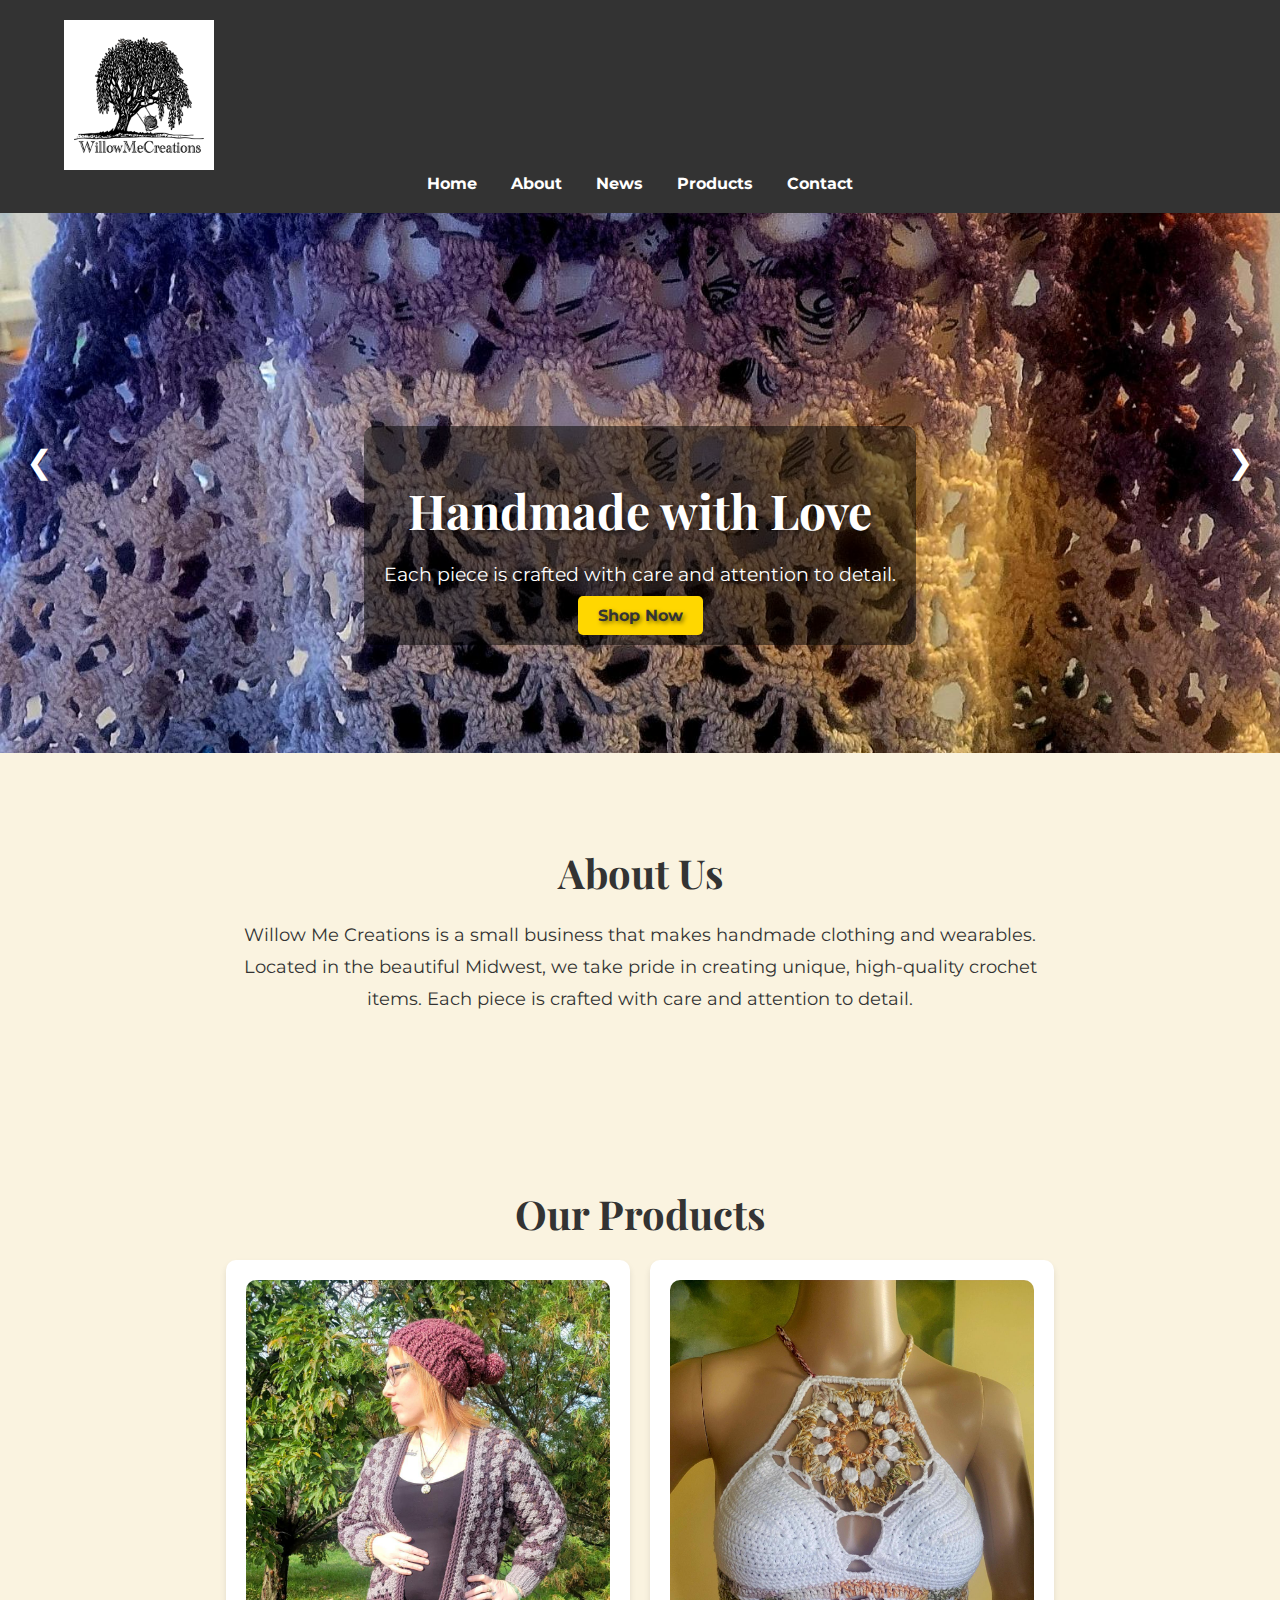
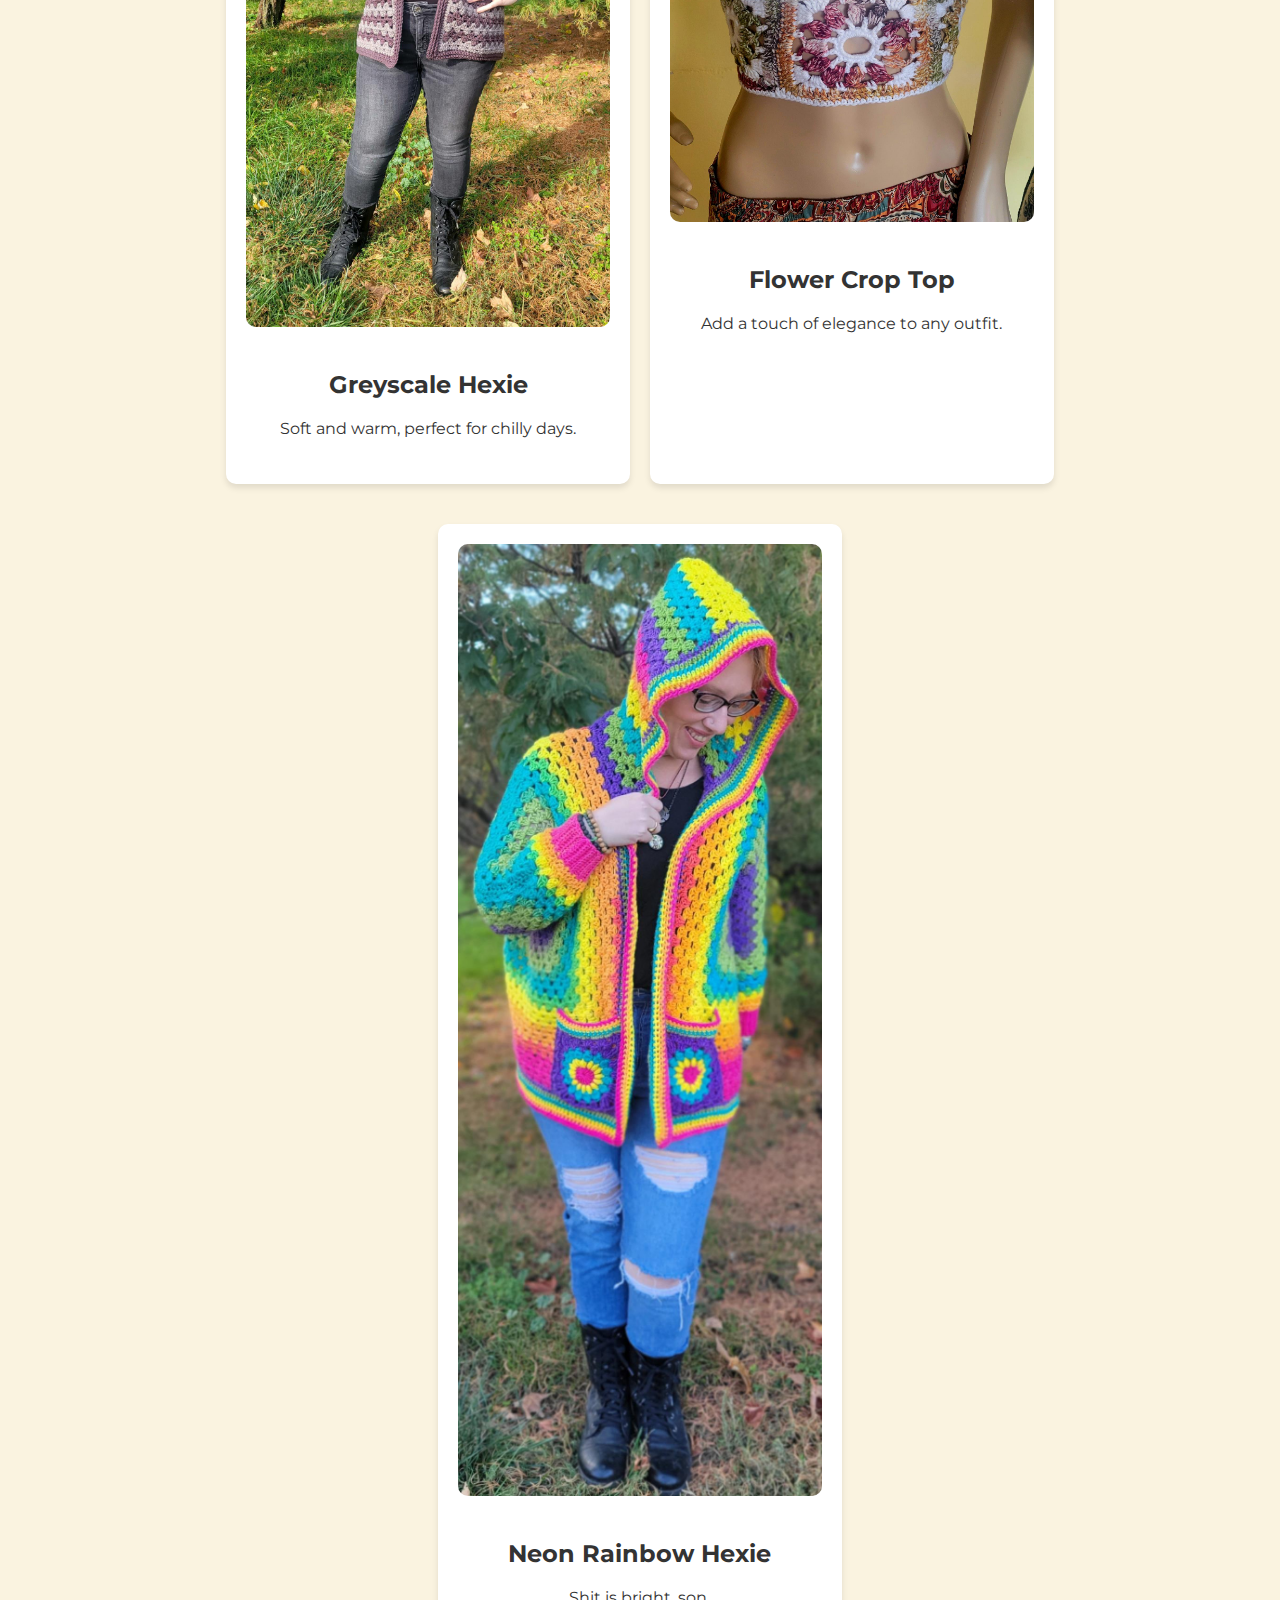
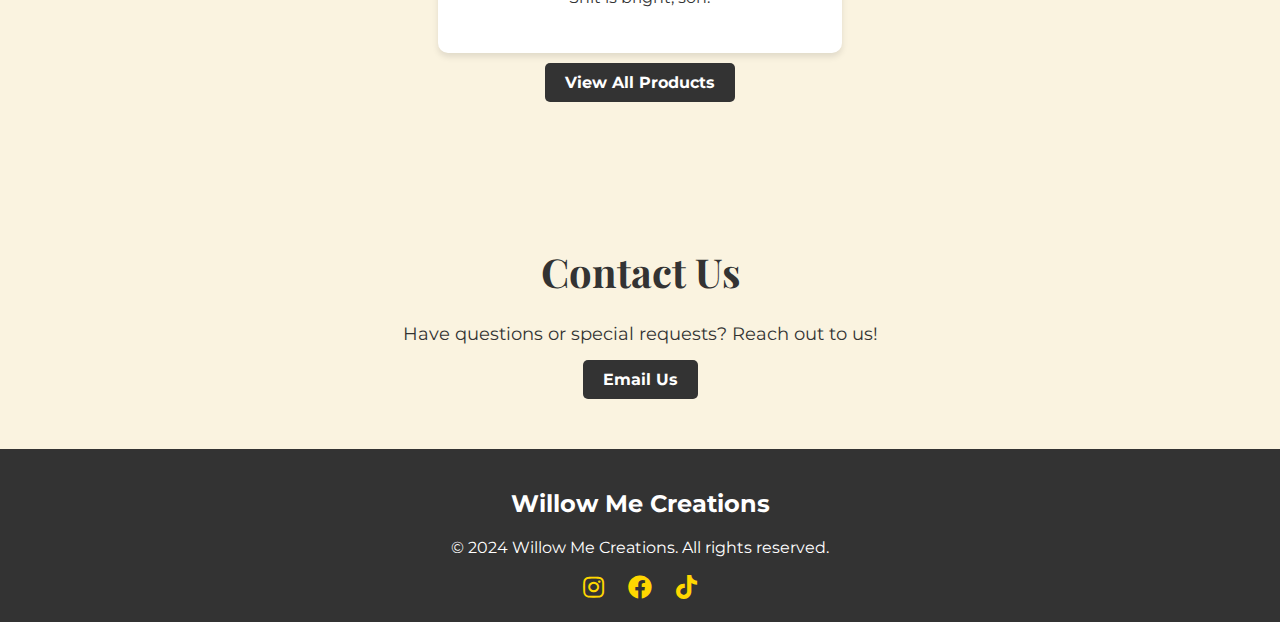
==== index.html @ 8c966ba6 "first commit" ====
<!DOCTYPE html>
<html>

<head>
    <title>Home - Willow Me Creations</title>
    <link rel="stylesheet" type="text/css" href="style.css">
    <link rel="stylesheet" href="https://cdnjs.cloudflare.com/ajax/libs/font-awesome/5.15.3/css/all.min.css">
    <meta name="viewport" content="width=device-width, initial-scale=1.0">
    <link rel="stylesheet" href="https://fonts.googleapis.com/css?family=Montserrat:400,700|Playfair+Display:400,700">
</head>

<body>
    <header class="header">
        <div class="container">
            <div class="logo">
                <img src="img/logo.png" alt="WillowMeCreations logo">
            </div>
            <nav class="topnav">
                <a href="index.html">Home</a>
                <a href="about.html">About</a>
                <a href="news.html">News</a>
                <a href="products.html">Products</a>
                <a href="contact.html">Contact</a>
            </nav>
        </div>
    </header>

    <main>
        <section class="hero">
            <div class="carousel">
                <div class="carousel-inner">
                    <div class="carousel-item active">
                        <img src="img/hero1.jpg" alt="Hero Image 1">
                        <div class="carousel-caption">
                            <h1>Welcome to Willow Me Creations</h1>
                            <p>Beautifully hand-crafted crochet items made with love in Indiana.</p>
                            <a href="products.html" class="btn">Shop Now</a>
                        </div>
                    </div>
                    <div class="carousel-item">
                        <img src="img/hero2.jpg" alt="Hero Image 2">
                        <div class="carousel-caption">
                            <h1>Handmade with Love</h1>
                            <p>Each piece is crafted with care and attention to detail.</p>
                            <a href="products.html" class="btn">Shop Now</a>
                        </div>
                    </div>
                    <div class="carousel-item">
                        <img src="img/hero3.jpg" alt="Hero Image 3">
                        <div class="carousel-caption">
                            <h1>Unique Designs</h1>
                            <p>Discover our exclusive collection of crochet items.</p>
                            <a href="products.html" class="btn">Shop Now</a>
                        </div>
                    </div>
                </div>
                <a class="prev" onclick="moveSlides(-1)">&#10094;</a>
                <a class="next" onclick="moveSlides(1)">&#10095;</a>
            </div>
        </section>

        <section class="about">
            <div class="container">
                <h2>About Us</h2>
                <p>Willow Me Creations is a small business that makes handmade clothing and wearables. Located in the
                    beautiful Midwest, we take pride in creating unique, high-quality crochet items. Each piece is
                    crafted with care and attention to detail.</p>
            </div>
        </section>

        <section class="products">
            <div class="container">
                <h2>Our Products</h2>
                <div class="product-grid">
                    <div class="product-card">
                        <img src="img/product1.png" alt="Product 1">
                        <h3>Greyscale Hexie</h3>
                        <p>Soft and warm, perfect for chilly days.</p>
                    </div>
                    <div class="product-card">
                        <img src="img/product2.png" alt="Product 2">
                        <h3>Flower Crop Top</h3>
                        <p>Add a touch of elegance to any outfit.</p>
                    </div>
                    <div class="product-card">
                        <img src="img/product3.png" alt="Product 3">
                        <h3>Neon Rainbow Hexie</h3>
                        <p>Shit is bright, son.</p>
                    </div>
                </div>
                <a href="products.html" class="productbtn">View All Products</a>
            </div>
        </section>

        <section class="contact">
            <div class="container">
                <h2>Contact Us</h2>
                <p>Have questions or special requests? Reach out to us!</p>
                <a href="mailto:bethany@willowmecreations.com" class="btn">Email Us</a>
            </div>
        </section>
    </main>

    <footer class="footer">
        <div class="container">
            <div class="footer-info">
                <h2>Willow Me Creations</h2>
                <p>&copy; 2024 Willow Me Creations. All rights reserved.</p>
            </div>
            <div class="social-media">
                <a href="https://instagram.com/" target="_blank"><i class="fab fa-instagram"></i></a>
                <a href="https://facebook.com/" target="_blank"><i class="fab fa-facebook"></i></a>
                <a href="https://tiktok.com/bethanyrhodes6" target="_blank"><i class="fab fa-tiktok"></i></a>
            </div>
        </div>
    </footer>

    <script src="script.js"></script>
</body>

</html>
---- style.css ----
body {
    font-family: 'Montserrat', sans-serif;
    color: #333;
    margin: 0;
    padding: 0;
    box-sizing: border-box;
    background-color: #FAF3E0;
    /* Warm, cozy background color */
}

header {
    background-color: #333;
    color: #fff;
    padding: 20px 0;
}

.container {
    width: 90%;
    max-width: 1200px;
    margin: 0 auto;
}

.logo img {
    width: 150px;
}

.topnav {
    text-align: center;
}

.topnav a {
    color: #fff;
    margin: 0 15px;
    text-decoration: none;
    font-weight: 700;
}

.topnav a:hover {
    color: #FFD700;
}

.products {
    padding: 60px 0;
    text-align: center;
}

.products h2 {
    font-family: 'Playfair Display', serif;
    font-size: 2.5em;
    margin-bottom: 20px;
}

.product-grid {
    display: flex;
    justify-content: center;
    gap: 20px;
    flex-wrap: wrap;
}

.product-card {
    background-color: #fff;
    padding: 20px;
    border-radius: 10px;
    box-shadow: 0 4px 6px rgba(0, 0, 0, 0.1);
    width: calc(33.333% - 20px);
    margin-bottom: 20px;
}

.product-card img {
    width: 100%;
    border-radius: 10px;
    margin-bottom: 15px;
}

.product-card h3 {
    font-size: 1.5em;
    margin-bottom: 10px;
}

.product-card p {
    font-size: 1em;
}

.product-card button {
    background-color: #333;
    color: #fff;
    padding: 10px 20px;
    text-decoration: none;
    font-weight: bold;
    border-radius: 5px;
    border: none;
    cursor: pointer;
}

.product-card button:hover {
    background-color: #FFD700;
    color: #333;
}

.hero {
    position: relative;
    overflow: hidden;
    text-align: center;
    height: 60vh;
    /* Adjust height as needed */
}

.carousel {
    position: relative;
    height: 100%;
}

.carousel-inner {
    display: flex;
    transition: transform 0.5s ease-in-out;
    height: 100%;
}

.carousel-item {
    position: absolute;
    opacity: 0;
    transition: opacity 1s ease-in-out;
    /* Smooth fade effect */
    width: 100%;
    height: 100%;
    box-sizing: border-box;
}

.carousel-item.active {
    opacity: 1;
    position: relative;
}

.carousel-item img {
    width: 100%;
    height: 100%;
    object-fit: cover;
    /* Ensure images cover the container without distortion */
}

.carousel-caption {
    position: absolute;
    bottom: 20%;
    left: 50%;
    transform: translateX(-50%);
    color: #fff;
    text-shadow: 2px 2px 4px rgba(0, 0, 0, 0.5);
    background: rgba(0, 0, 0, 0.5);
    /* Semi-transparent background for better readability */
    padding: 20px;
    border-radius: 10px;
    max-width: 90%;
    /* Ensure the caption doesn't overflow */
    text-align: center;
}

.carousel-caption h1 {
    font-family: 'Playfair Display', serif;
    font-size: 3em;
    margin-bottom: 20px;
}

.carousel-caption p {
    font-size: 1.2em;
    margin-bottom: 20px;
}

.carousel-caption .btn {
    background-color: #FFD700;
    color: #333;
    padding: 10px 20px;
    text-decoration: none;
    font-weight: bold;
    border-radius: 5px;
}

.prev,
.next {
    position: absolute;
    top: 50%;
    transform: translateY(-50%);
    color: #fff;
    font-size: 2em;
    cursor: pointer;
    padding: 16px;
    margin-top: -22px;
    user-select: none;
}

.prev {
    left: 10px;
}

.next {
    right: 10px;
}

.prev:hover,
.next:hover {
    background-color: rgba(0, 0, 0, 0.8);
}

.about,
.products,
.contact {
    padding: 60px 0;
    text-align: center;
}

.about h2,
.products h2,
.contact h2 {
    font-family: 'Playfair Display', serif;
    font-size: 2.5em;
    margin-bottom: 20px;
}

.about p,
.products p,
.contact p {
    font-size: 1.1em;
    line-height: 1.8;
    margin-bottom: 20px;
    max-width: 800px;
    margin-left: auto;
    margin-right: auto;
}

.product-grid {
    display: flex;
    justify-content: center;
    gap: 20px;
    flex-wrap: wrap;
}

.product-card {
    background-color: #fff;
    padding: 20px;
    border-radius: 10px;
    box-shadow: 0 4px 6px rgba(0, 0, 0, 0.1);
    width: calc(33.333% - 20px);
    margin-bottom: 20px;
}

.product-card img {
    width: 100%;
    border-radius: 10px;
    margin-bottom: 15px;
}

.product-card h3 {
    font-size: 1.5em;
    margin-bottom: 10px;
}

.product-card p {
    font-size: 1em;
}

.productbtn {
    background-color: #333;
    color: #fff;
    padding: 10px 20px;
    text-decoration: none;
    font-weight: bold;
    border-radius: 5px;
}

.contact .btn {
    background-color: #333;
    color: #fff;
    padding: 10px 20px;
    text-decoration: none;
    font-weight: bold;
    border-radius: 5px;
}

.news {
    padding: 60px 0;
    text-align: center;
}

.news h2, .news h3 {
    font-family: 'Playfair Display', serif;
}

.news h2 {
    font-size: 2.5em;
    margin-bottom: 20px;
}

.news h3 {
    font-size: 1.8em;
    margin-bottom: 15px;
}

.news p {
    font-size: 1.1em;
    line-height: 1.8;
    margin-bottom: 20px;
    max-width: 800px;
    margin-left: auto;
    margin-right: auto;
}

.news img {
    width: 100%;
    border-radius: 10px;
    margin-bottom: 20px;
}

.footer {
    background-color: #333;
    color: #fff;
    padding: 20px 0;
    text-align: center;
}

.footer .social-media a {
    color: #FFD700;
    margin: 0 10px;
    font-size: 1.5em;
    text-decoration: none;
}

.footer .social-media a:hover {
    color: #fff;
}

/* Media Queries for Responsiveness */

@media (max-width: 768px) {
    .product-card {
        width: calc(50% - 20px);
    }

    .products p {
        font-size: 1em;
        max-width: 90%;
    }
}

@media (max-width: 480px) {
    .product-card {
        width: calc(100% - 20px);
    }

    .products p {
        font-size: 0.9em;
        max-width: 90%;
    }
}

@media (max-width: 768px) {
    .news p {
        font-size: 1em;
        max-width: 90%;
    }
}

@media (max-width: 480px) {
    .news p {
        font-size: 0.9em;
        max-width: 90%;
    }
}

@media (max-width: 768px) {
    .hero {
        height: 40vh;
        /* Adjust height for smaller screens */
    }

    .carousel-caption h1 {
        font-size: 2em;
    }

    .carousel-caption p {
        font-size: 1em;
    }

    .prev,
    .next {
        font-size: 1.5em;
    }

    .about p {
        font-size: 1em;
        max-width: 90%;
    }
}

@media (max-width: 480px) {
    .hero {
        height: 30vh;
        /* Adjust height for smaller screens */
    }

    .carousel-caption h1 {
        font-size: 1.5em;
    }

    .carousel-caption p {
        font-size: 0.8em;
    }

    .prev,
    .next {
        font-size: 1.2em;
    }

    .about p {
        font-size: 0.9em;
        max-width: 90%;
    }
}

/* I fucking hate css */
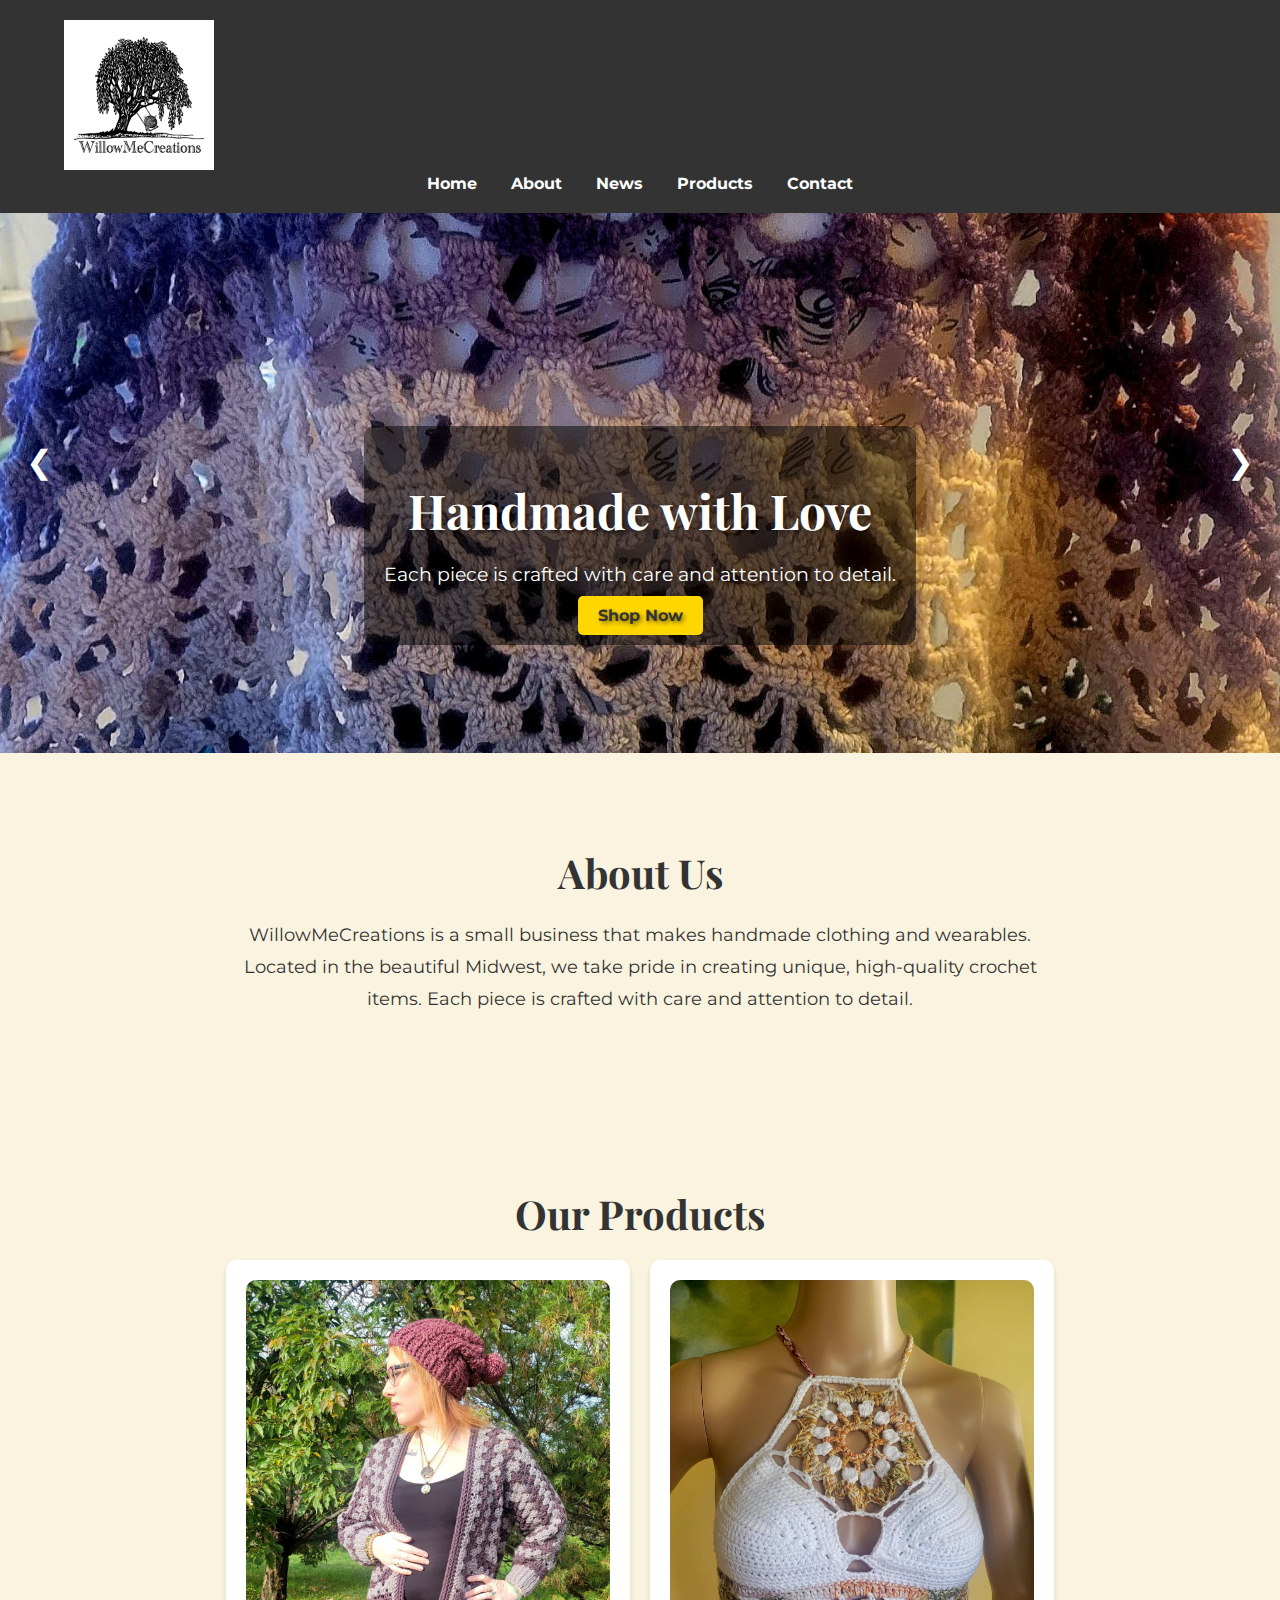
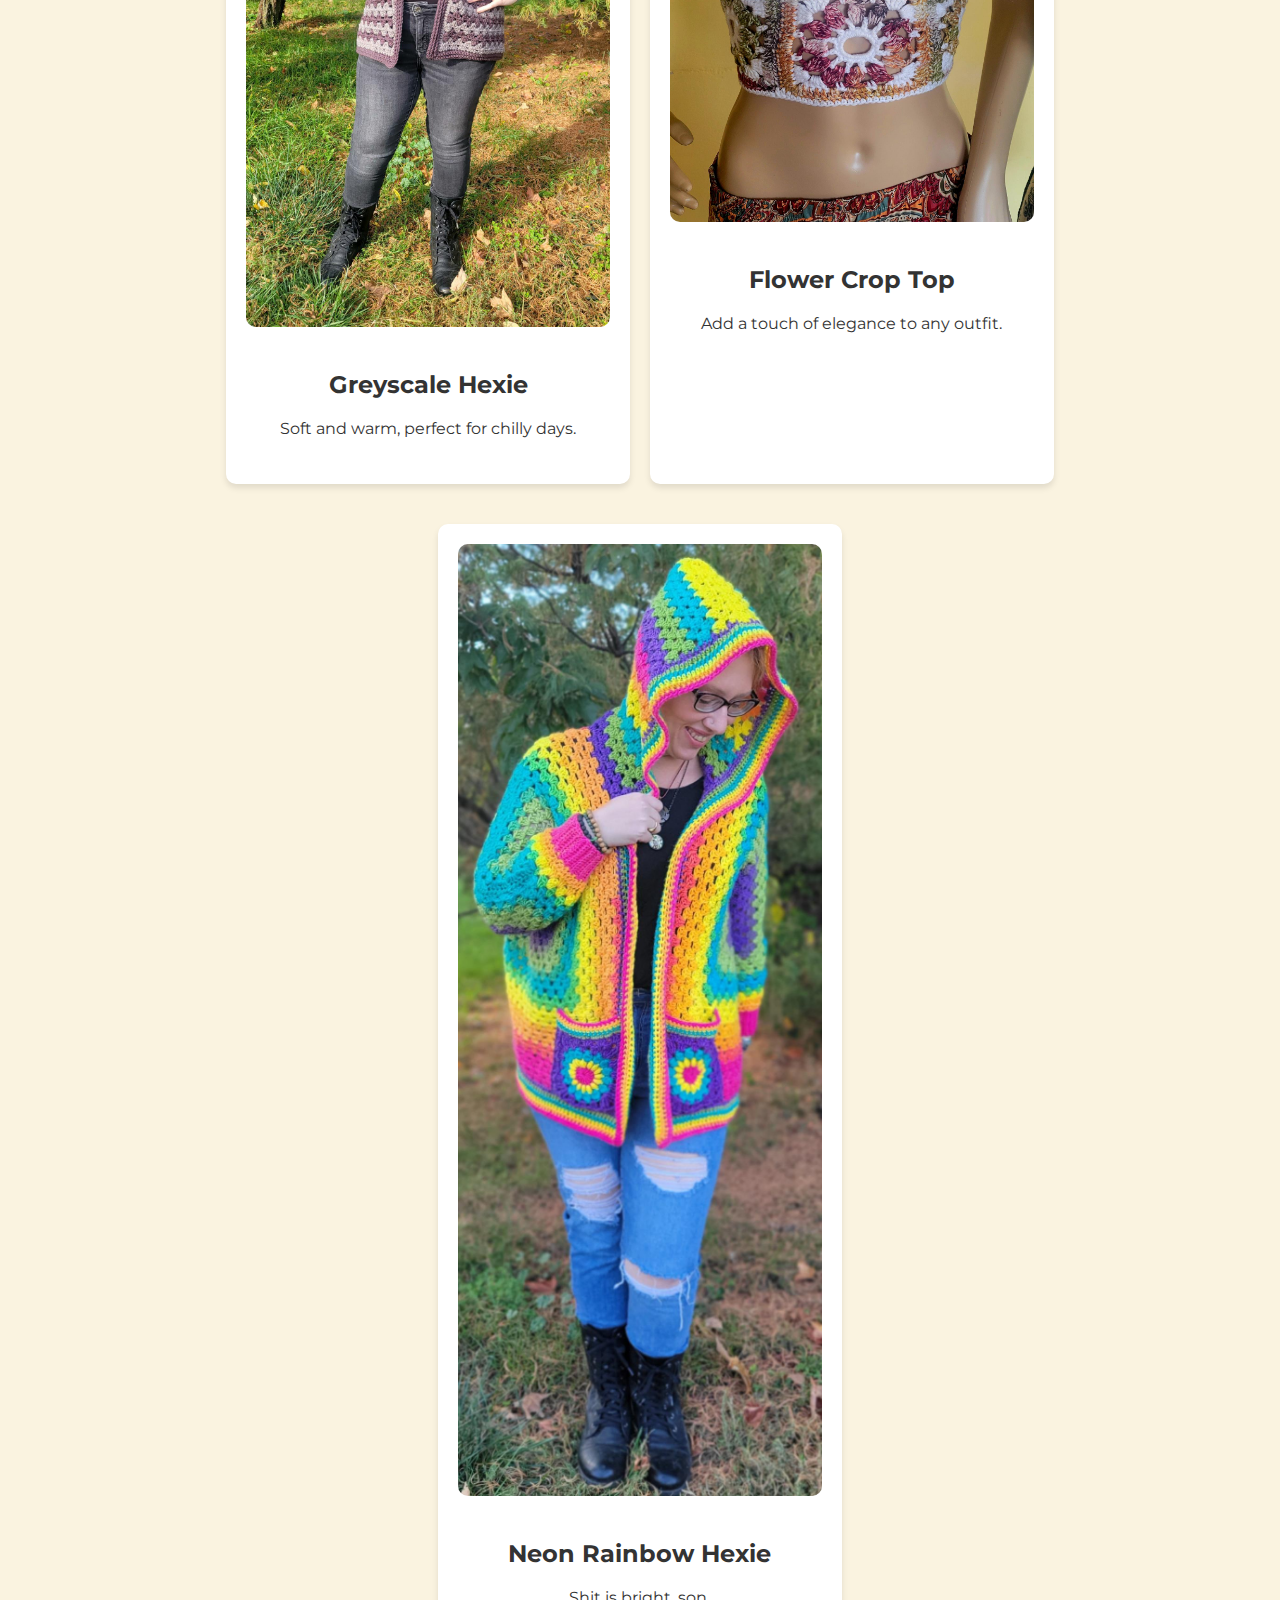
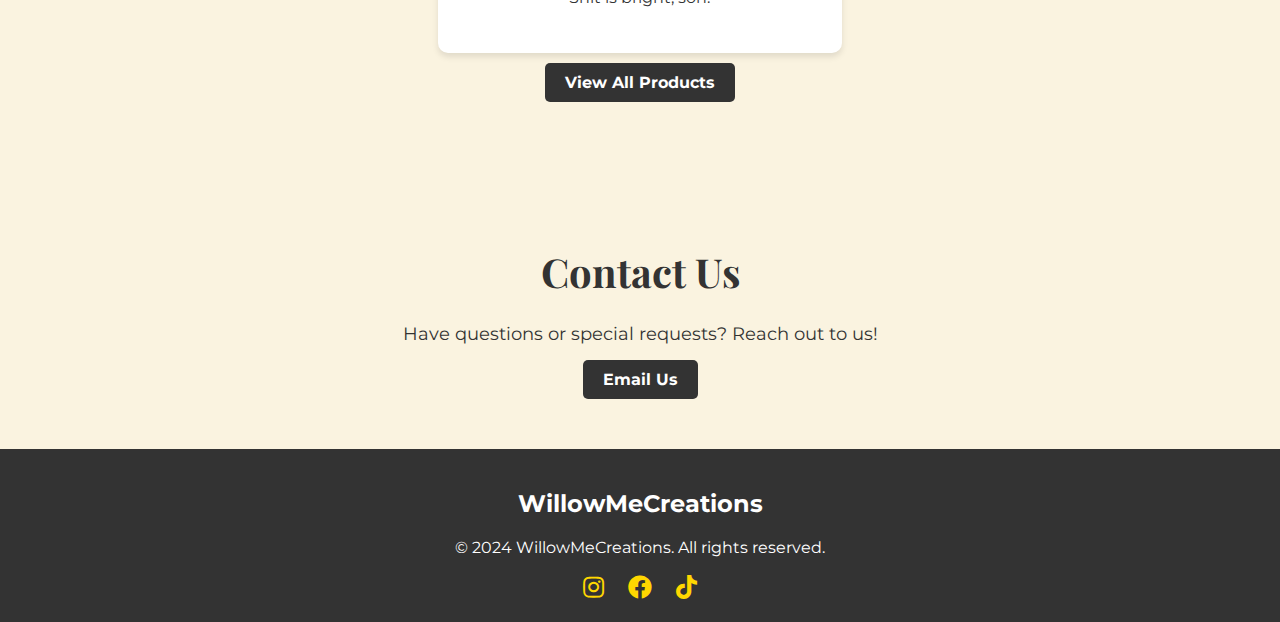
==== commit e31fbb26: "Fixed issue #1" ====
--- a/index.html
+++ b/index.html
@@ -2,7 +2,7 @@
 <html>
 
 <head>
-    <title>Home - Willow Me Creations</title>
+    <title>Home - WillowMeCreations</title>
     <link rel="stylesheet" type="text/css" href="style.css">
     <link rel="stylesheet" href="https://cdnjs.cloudflare.com/ajax/libs/font-awesome/5.15.3/css/all.min.css">
     <meta name="viewport" content="width=device-width, initial-scale=1.0">
@@ -32,7 +32,7 @@
                     <div class="carousel-item active">
                         <img src="img/hero1.jpg" alt="Hero Image 1">
                         <div class="carousel-caption">
-                            <h1>Welcome to Willow Me Creations</h1>
+                            <h1>Welcome to WillowMeCreations</h1>
                             <p>Beautifully hand-crafted crochet items made with love in Indiana.</p>
                             <a href="products.html" class="btn">Shop Now</a>
                         </div>
@@ -62,7 +62,7 @@
         <section class="about">
             <div class="container">
                 <h2>About Us</h2>
-                <p>Willow Me Creations is a small business that makes handmade clothing and wearables. Located in the
+                <p>WillowMeCreations is a small business that makes handmade clothing and wearables. Located in the
                     beautiful Midwest, we take pride in creating unique, high-quality crochet items. Each piece is
                     crafted with care and attention to detail.</p>
             </div>
@@ -104,8 +104,8 @@
     <footer class="footer">
         <div class="container">
             <div class="footer-info">
-                <h2>Willow Me Creations</h2>
-                <p>&copy; 2024 Willow Me Creations. All rights reserved.</p>
+                <h2>WillowMeCreations</h2>
+                <p>&copy; 2024 WillowMeCreations. All rights reserved.</p>
             </div>
             <div class="social-media">
                 <a href="https://instagram.com/" target="_blank"><i class="fab fa-instagram"></i></a>
--- a/style.css
+++ b/style.css
@@ -327,6 +327,42 @@
     color: #fff;
 }
 
+.error-404 {
+    padding: 100px 0;
+    text-align: center;
+}
+
+.error-404 h1 {
+    font-size: 6em;
+    font-family: 'Playfair Display', serif;
+    color: #FFD700;
+    /* Gold color for emphasis */
+}
+
+.error-404 h2 {
+    font-size: 2.5em;
+    margin-bottom: 20px;
+}
+
+.error-404 p {
+    font-size: 1.2em;
+    margin-bottom: 30px;
+}
+
+.error-404 .btn {
+    background-color: #333;
+    color: #fff;
+    padding: 10px 20px;
+    text-decoration: none;
+    font-weight: bold;
+    border-radius: 5px;
+}
+
+.error-404 .btn:hover {
+    background-color: #FFD700;
+    color: #333;
+}
+
 /* Media Queries for Responsiveness */
 
 @media (max-width: 768px) {
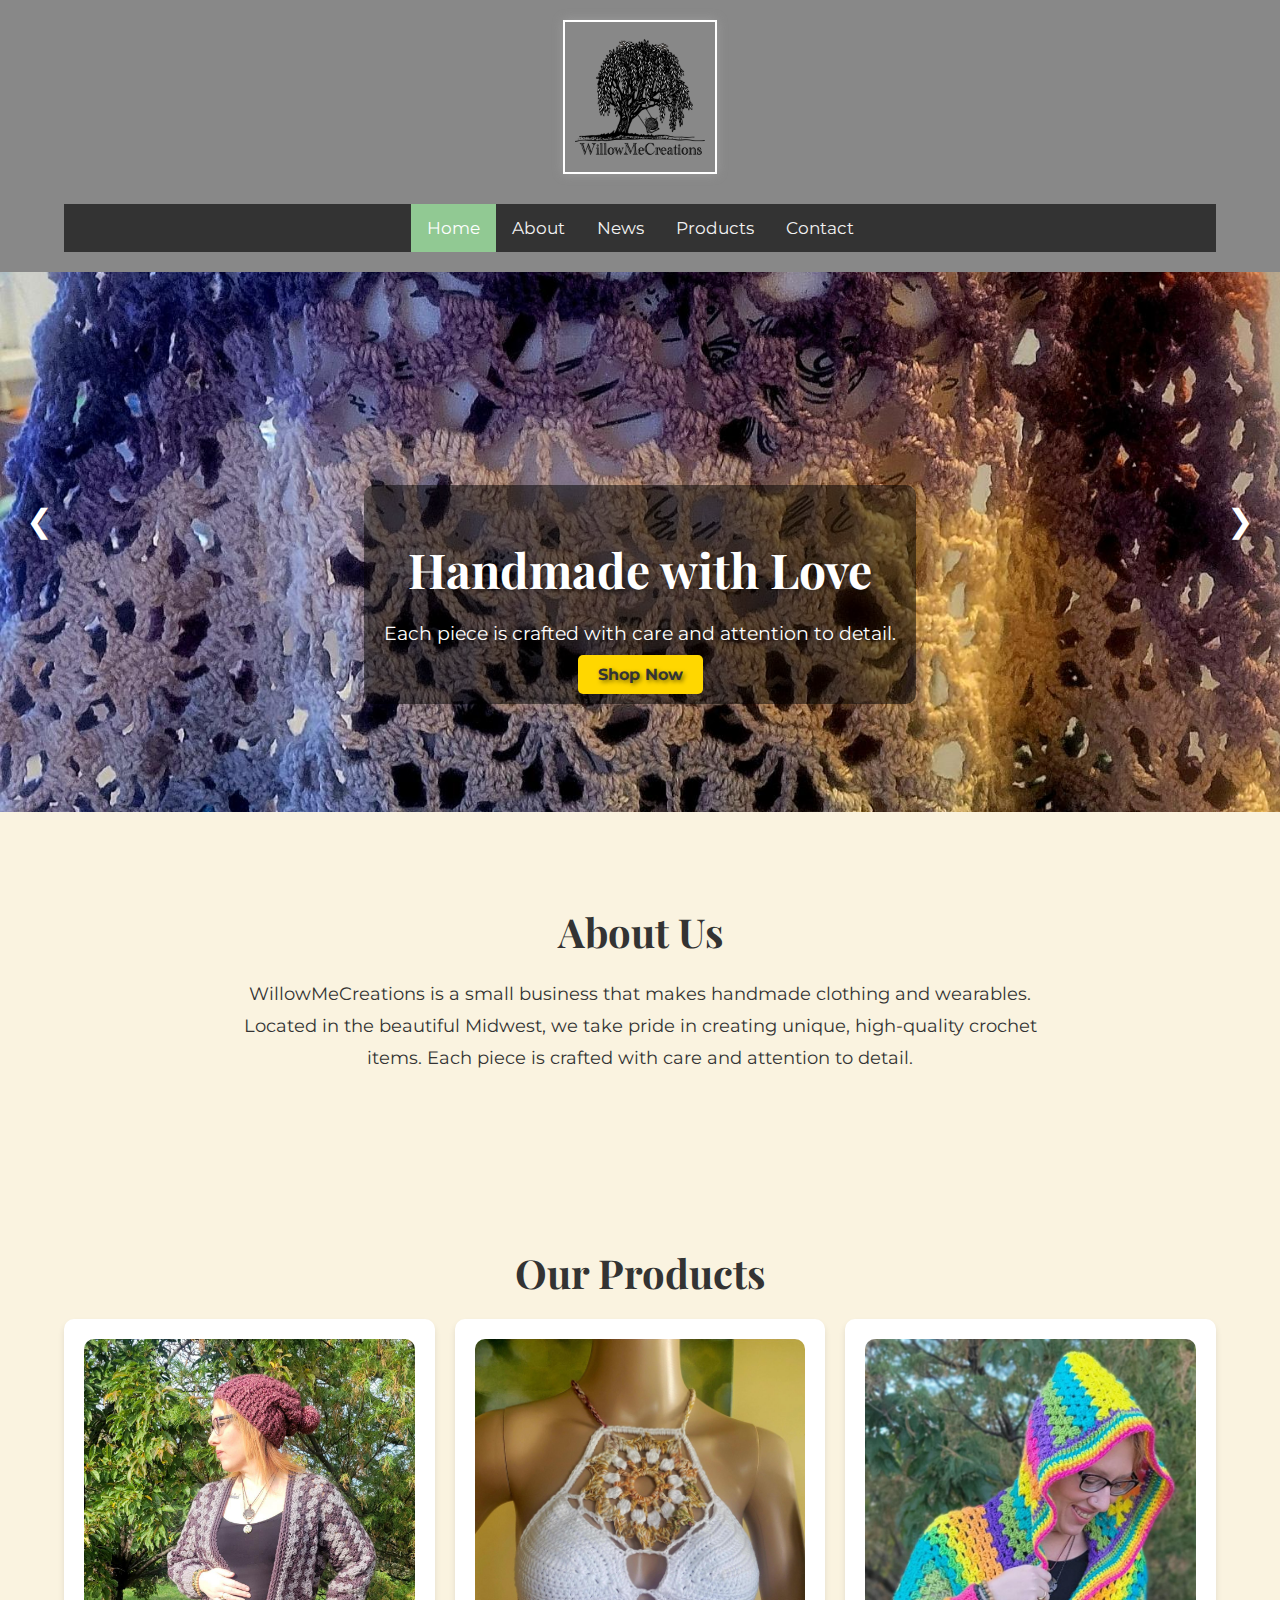
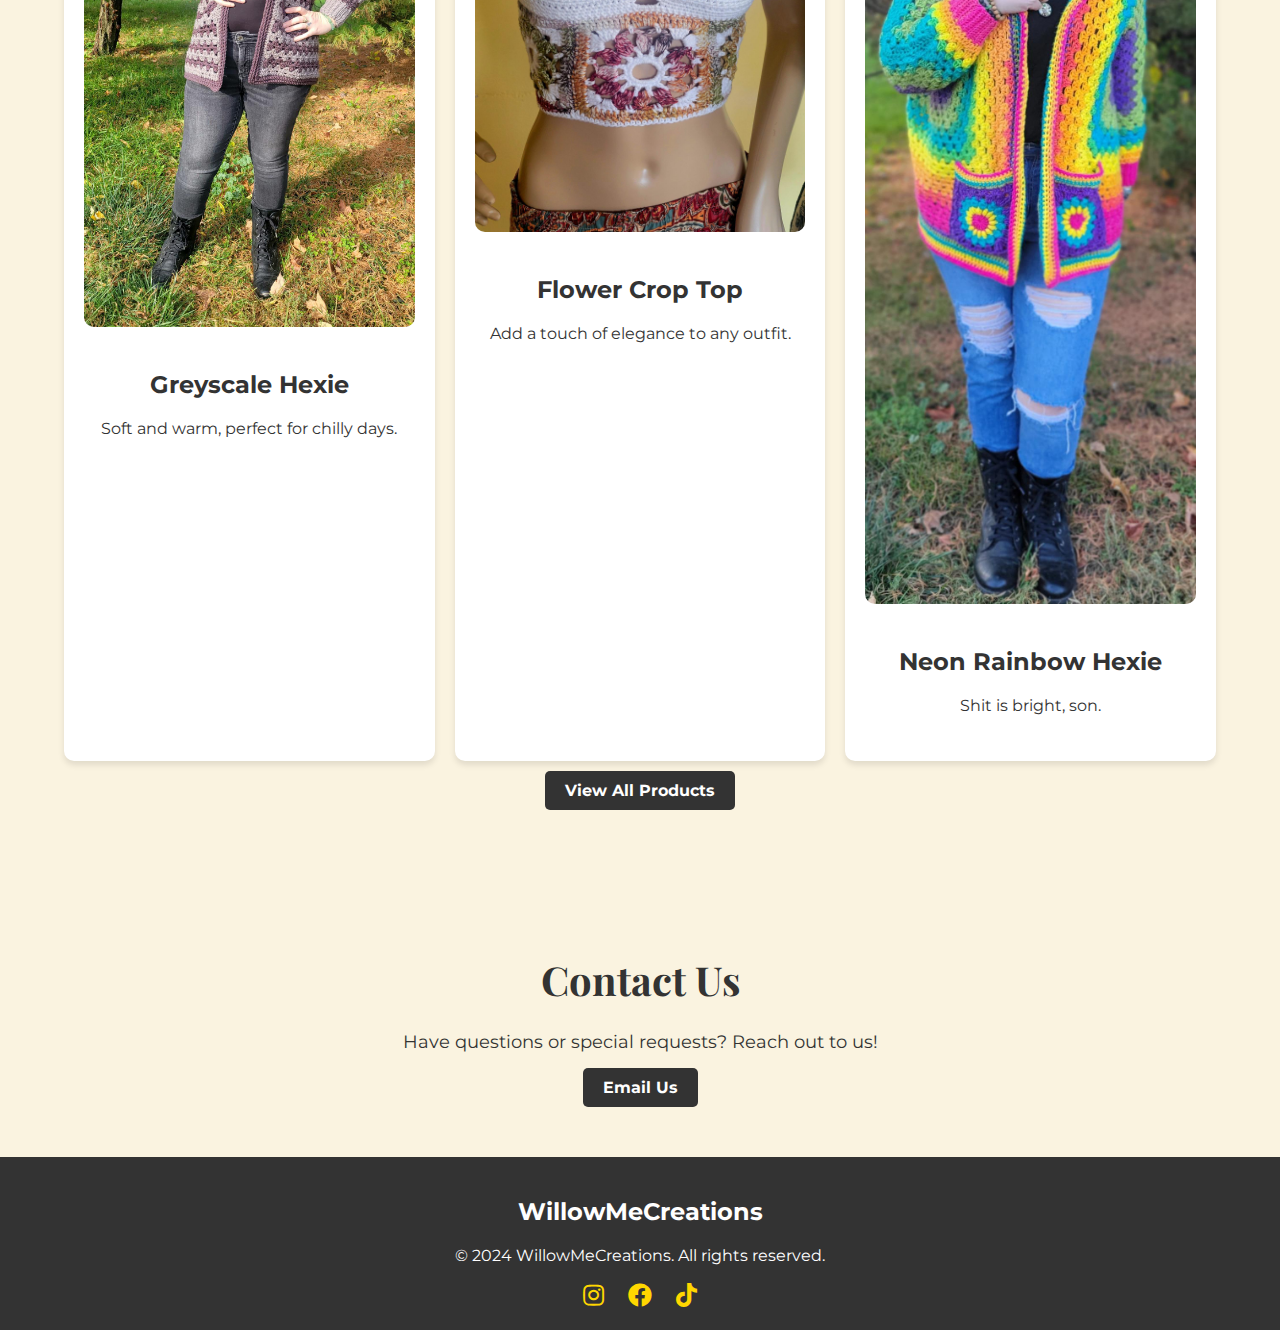
==== commit 77da2efd: "modified how navigation functions, updates to mobile site." ====
--- a/index.html
+++ b/index.html
@@ -13,14 +13,17 @@
     <header class="header">
         <div class="container">
             <div class="logo">
-                <img src="img/logo.png" alt="WillowMeCreations logo">
+                <img src="img/logo-transparent.png" alt="WillowMeCreations logo">
             </div>
-            <nav class="topnav">
+            <nav class="topnav" id="myTopnav">
                 <a href="index.html">Home</a>
                 <a href="about.html">About</a>
                 <a href="news.html">News</a>
                 <a href="products.html">Products</a>
                 <a href="contact.html">Contact</a>
+                <a href="javascript:void(0);" class="icon" onclick="toggleMenu()">
+                    <i class="fa fa-bars"></i>
+                </a>
             </nav>
         </div>
     </header>
--- a/style.css
+++ b/style.css
@@ -8,35 +8,70 @@
     /* Warm, cozy background color */
 }
 
-header {
-    background-color: #333;
+.header {
+    display: flex;
+    flex-direction: column;
+    align-items: center;
+    background-color: #888;
+    /* Slightly lighter background color */
     color: #fff;
     padding: 20px 0;
 }
 
 .container {
     width: 90%;
-    max-width: 1200px;
+    max-width: 1600px;
+    /* Increase max-width to allow more items in a line */
     margin: 0 auto;
+}
+
+.logo {
+    margin-bottom: 10px;
+    /* Add some space between the logo and navigation */
+    display: flex;
+    justify-content: center;
+    /* Center the logo */
 }
 
 .logo img {
     width: 150px;
+    height: auto;
+    margin-bottom: 20px;
+    border: 2px solid #fff;
+    box-shadow: 0 0 10px #9b9b9b;
 }
 
 .topnav {
-    text-align: center;
+    overflow: hidden;
+    background-color: #333;
+    position: relative;
+    display: flex;
+    justify-content: center;
+    /* Center the navigation links on desktop */
+    align-items: center;
 }
 
 .topnav a {
-    color: #fff;
-    margin: 0 15px;
-    text-decoration: none;
-    font-weight: 700;
+    display: block;
+    color: #f2f2f2;
+    text-align: center;
+    padding: 14px 16px;
+    text-decoration: none;
+    font-size: 17px;
 }
 
 .topnav a:hover {
-    color: #FFD700;
+    background-color: #4b4b4b;
+    color: black;
+}
+
+.topnav a.active {
+    background-color: #91c993;
+    color: white;
+}
+
+.topnav a.icon {
+    display: none;
 }
 
 .products {
@@ -52,9 +87,11 @@
 
 .product-grid {
     display: flex;
-    justify-content: center;
+    justify-content: space-between;
+    /* Spread items out evenly */
+    flex-wrap: wrap;
     gap: 20px;
-    flex-wrap: wrap;
+    /* Space between items */
 }
 
 .product-card {
@@ -62,12 +99,15 @@
     padding: 20px;
     border-radius: 10px;
     box-shadow: 0 4px 6px rgba(0, 0, 0, 0.1);
-    width: calc(33.333% - 20px);
-    margin-bottom: 20px;
+    flex: 1 1 calc(30% - 20px);
+    /* Make each product card flexible */
+    margin-bottom: 20px;
+    box-sizing: border-box;
+    /* Ensure padding and borders are included in the width */
 }
 
 .product-card img {
-    width: 100%;
+    width: 80%;
     border-radius: 10px;
     margin-bottom: 15px;
 }
@@ -228,7 +268,7 @@
 
 .product-grid {
     display: flex;
-    justify-content: center;
+    justify-content: space-between;
     gap: 20px;
     flex-wrap: wrap;
 }
@@ -238,8 +278,9 @@
     padding: 20px;
     border-radius: 10px;
     box-shadow: 0 4px 6px rgba(0, 0, 0, 0.1);
-    width: calc(33.333% - 20px);
-    margin-bottom: 20px;
+    flex: 1 1 calc(30% - 20px);
+    margin-bottom: 20px;
+    box-sizing: border-box;
 }
 
 .product-card img {
@@ -280,7 +321,8 @@
     text-align: center;
 }
 
-.news h2, .news h3 {
+.news h2,
+.news h3 {
     font-family: 'Playfair Display', serif;
 }
 
@@ -376,17 +418,6 @@
     }
 }
 
-@media (max-width: 480px) {
-    .product-card {
-        width: calc(100% - 20px);
-    }
-
-    .products p {
-        font-size: 0.9em;
-        max-width: 90%;
-    }
-}
-
 @media (max-width: 768px) {
     .news p {
         font-size: 1em;
@@ -451,4 +482,43 @@
     }
 }
 
+@media screen and (max-width: 600px) {
+    .topnav a:not(:first-child) {
+        display: none;
+    }
+
+    .topnav a.icon {
+        float: right;
+        display: block;
+    }
+
+    .topnav.responsive {
+        flex-direction: column;
+        align-items: flex-start;
+        background-color: #333;
+    }
+
+    .topnav.responsive .icon {
+        position: absolute;
+        right: 0;
+        top: 0;
+    }
+
+    .topnav.responsive a {
+        float: none;
+        display: block;
+        text-align: left;
+        width: 100%;
+        color: #f2f2f2;
+    }
+
+    .product-grid {
+        flex-direction: column;
+    }
+
+    .product-card {
+        width: 100%;
+    }
+}
+
 /* I fucking hate css */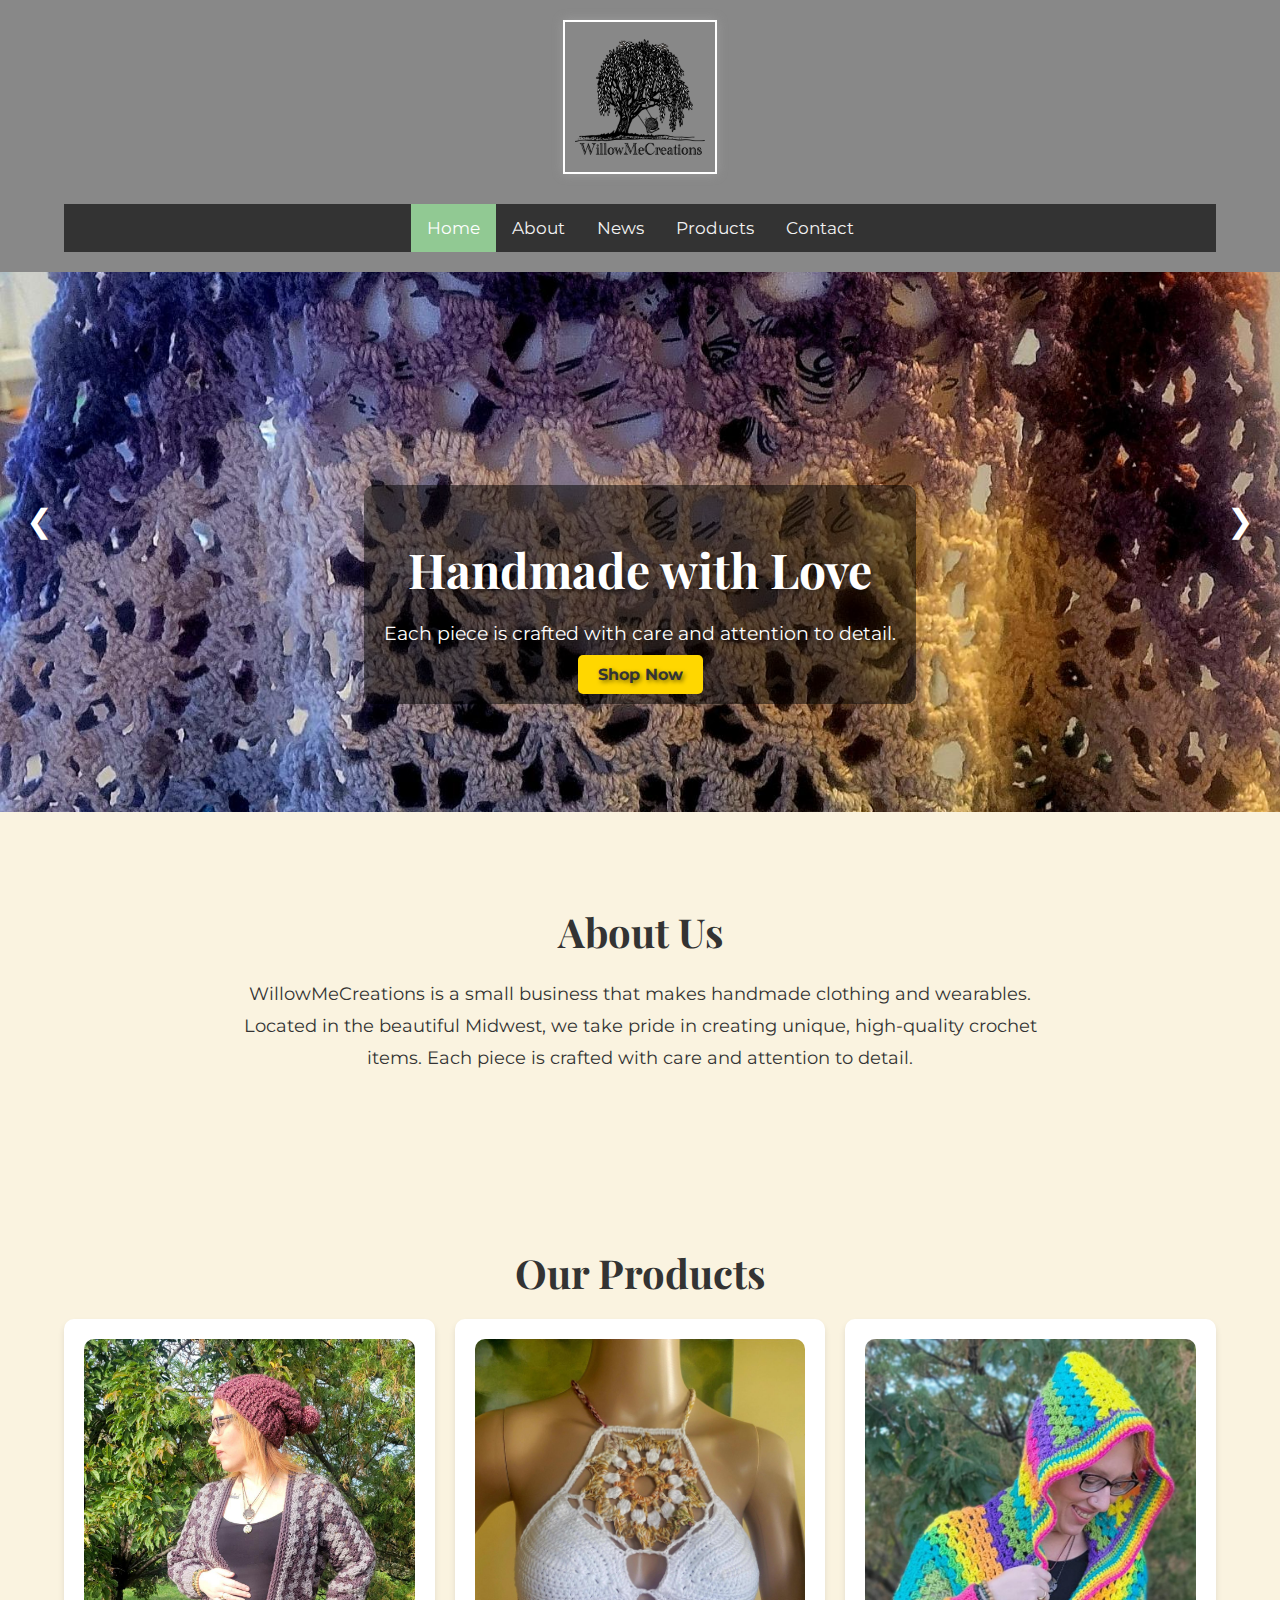
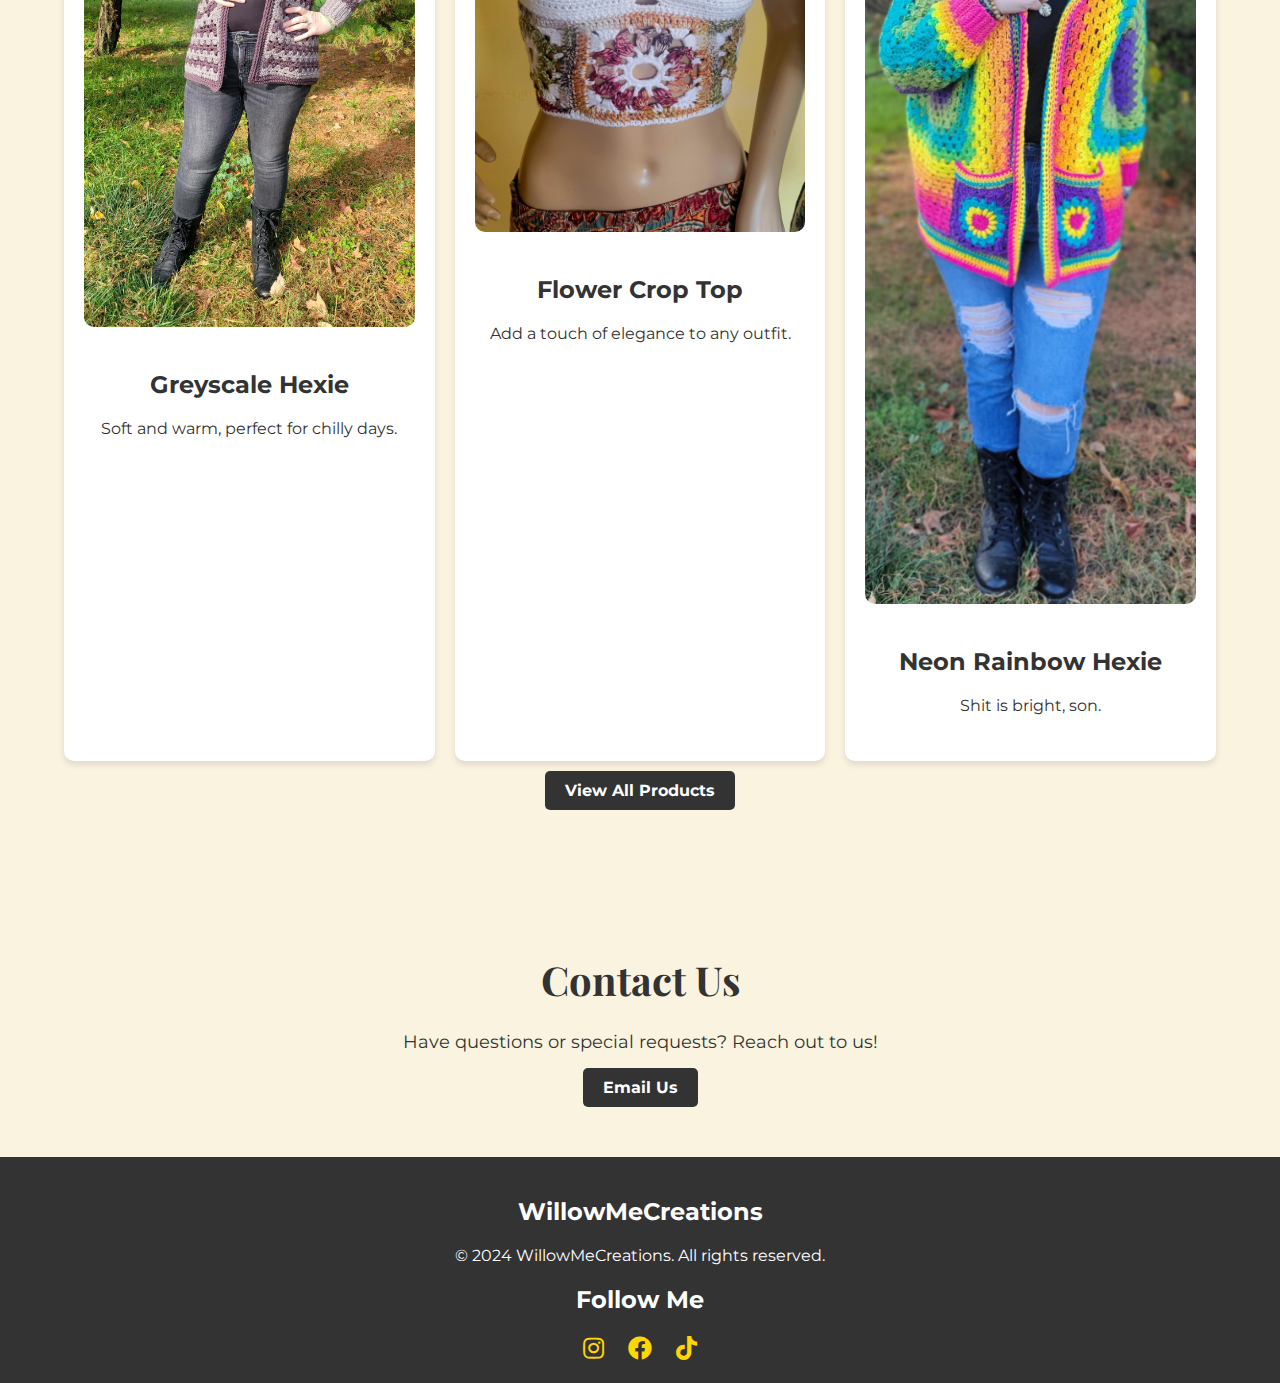
==== commit 4034ef6d: "Forgot a couple of h2 tags." ====
--- a/index.html
+++ b/index.html
@@ -16,7 +16,7 @@
                 <img src="img/logo-transparent.png" alt="WillowMeCreations logo">
             </div>
             <nav class="topnav" id="myTopnav">
-                <a href="index.html">Home</a>
+                <a href="index.html" class="active">Home</a>
                 <a href="about.html">About</a>
                 <a href="news.html">News</a>
                 <a href="products.html">Products</a>
@@ -111,6 +111,7 @@
                 <p>&copy; 2024 WillowMeCreations. All rights reserved.</p>
             </div>
             <div class="social-media">
+                <h2>Follow Me</h2>
                 <a href="https://instagram.com/" target="_blank"><i class="fab fa-instagram"></i></a>
                 <a href="https://facebook.com/" target="_blank"><i class="fab fa-facebook"></i></a>
                 <a href="https://tiktok.com/bethanyrhodes6" target="_blank"><i class="fab fa-tiktok"></i></a>
